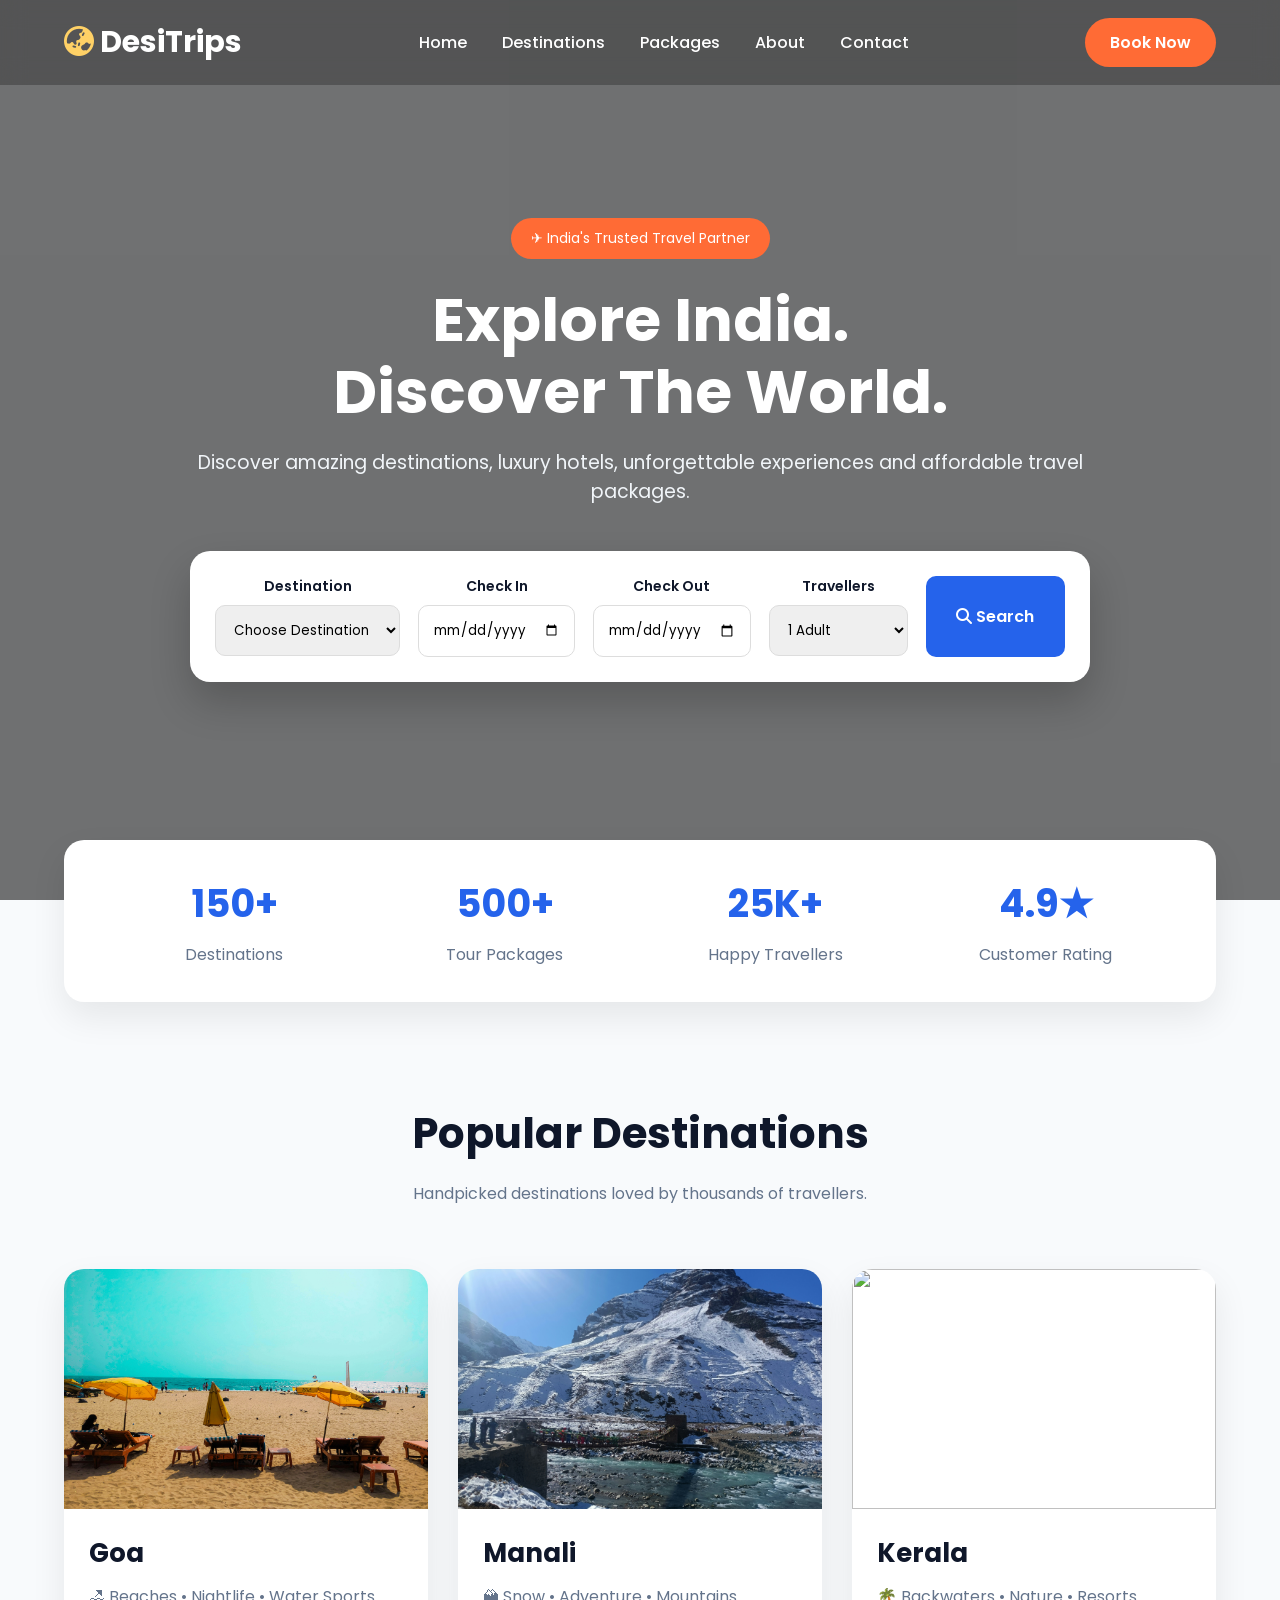
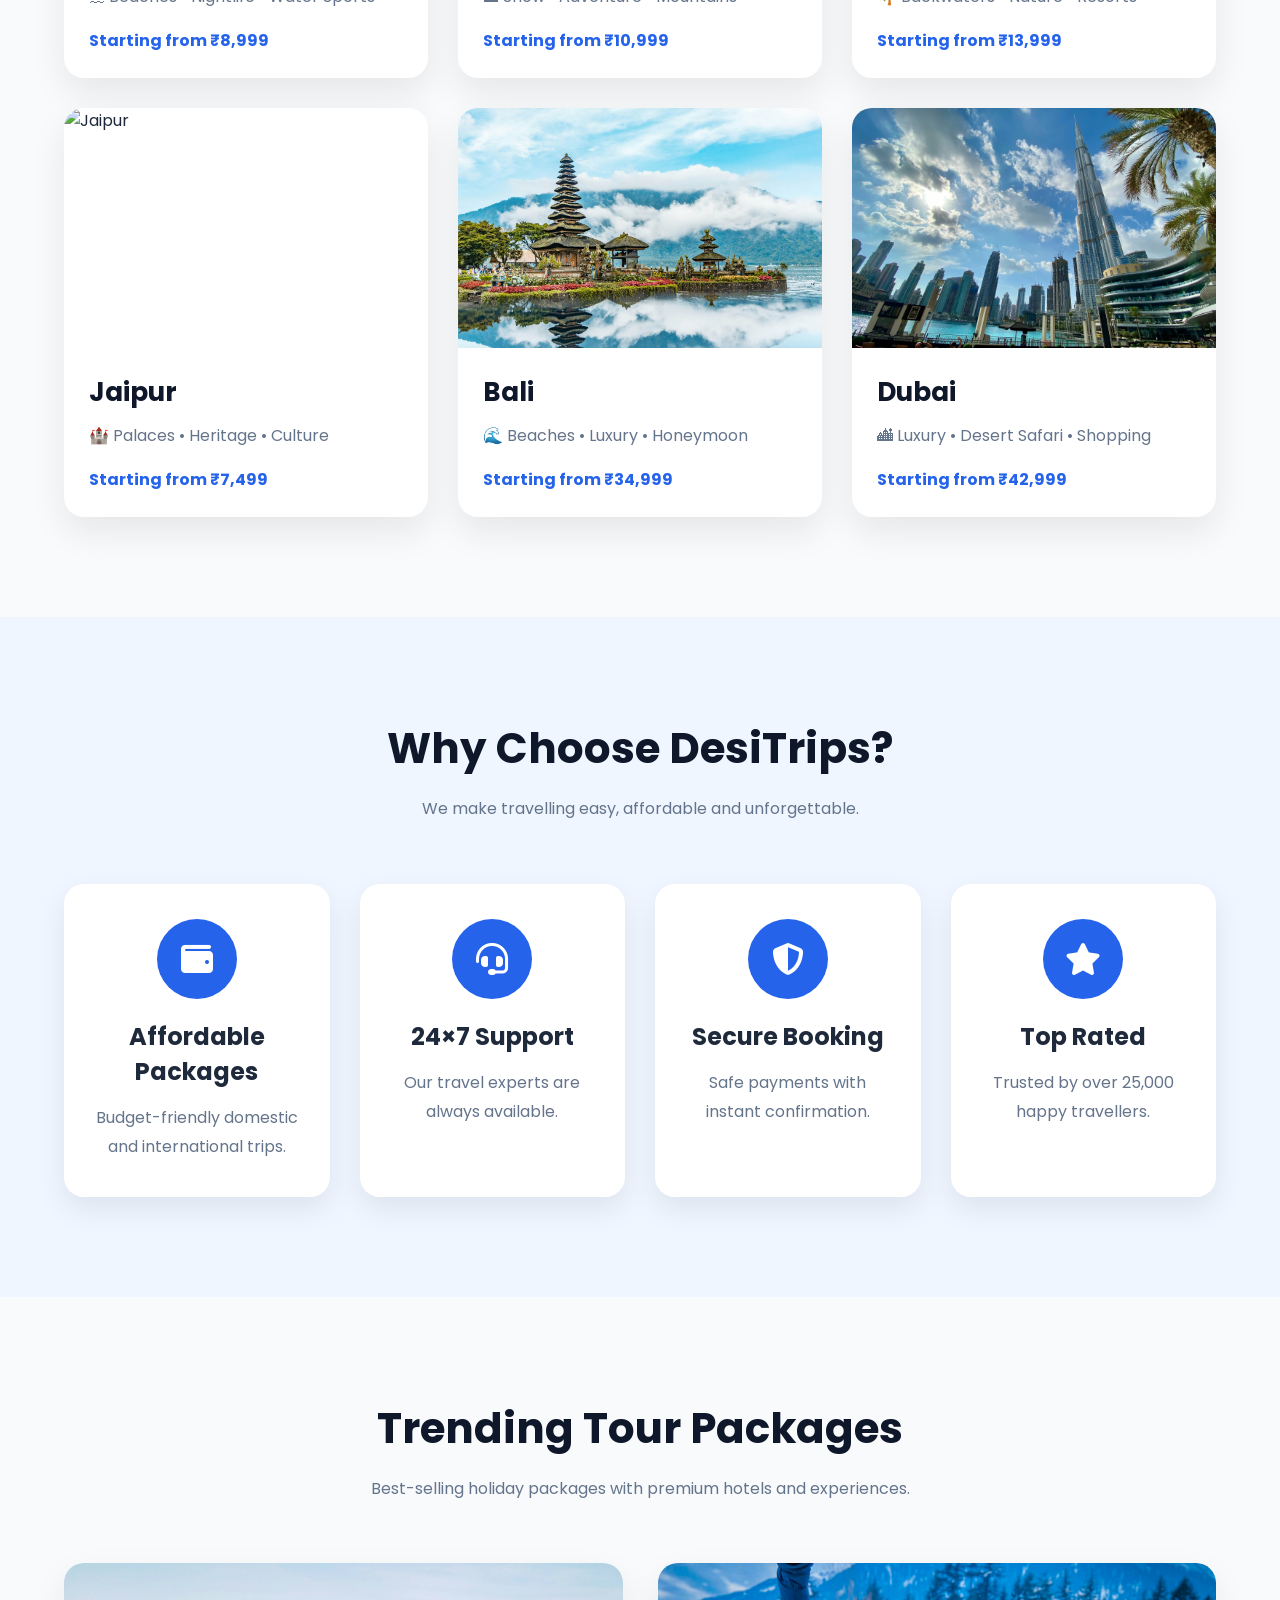
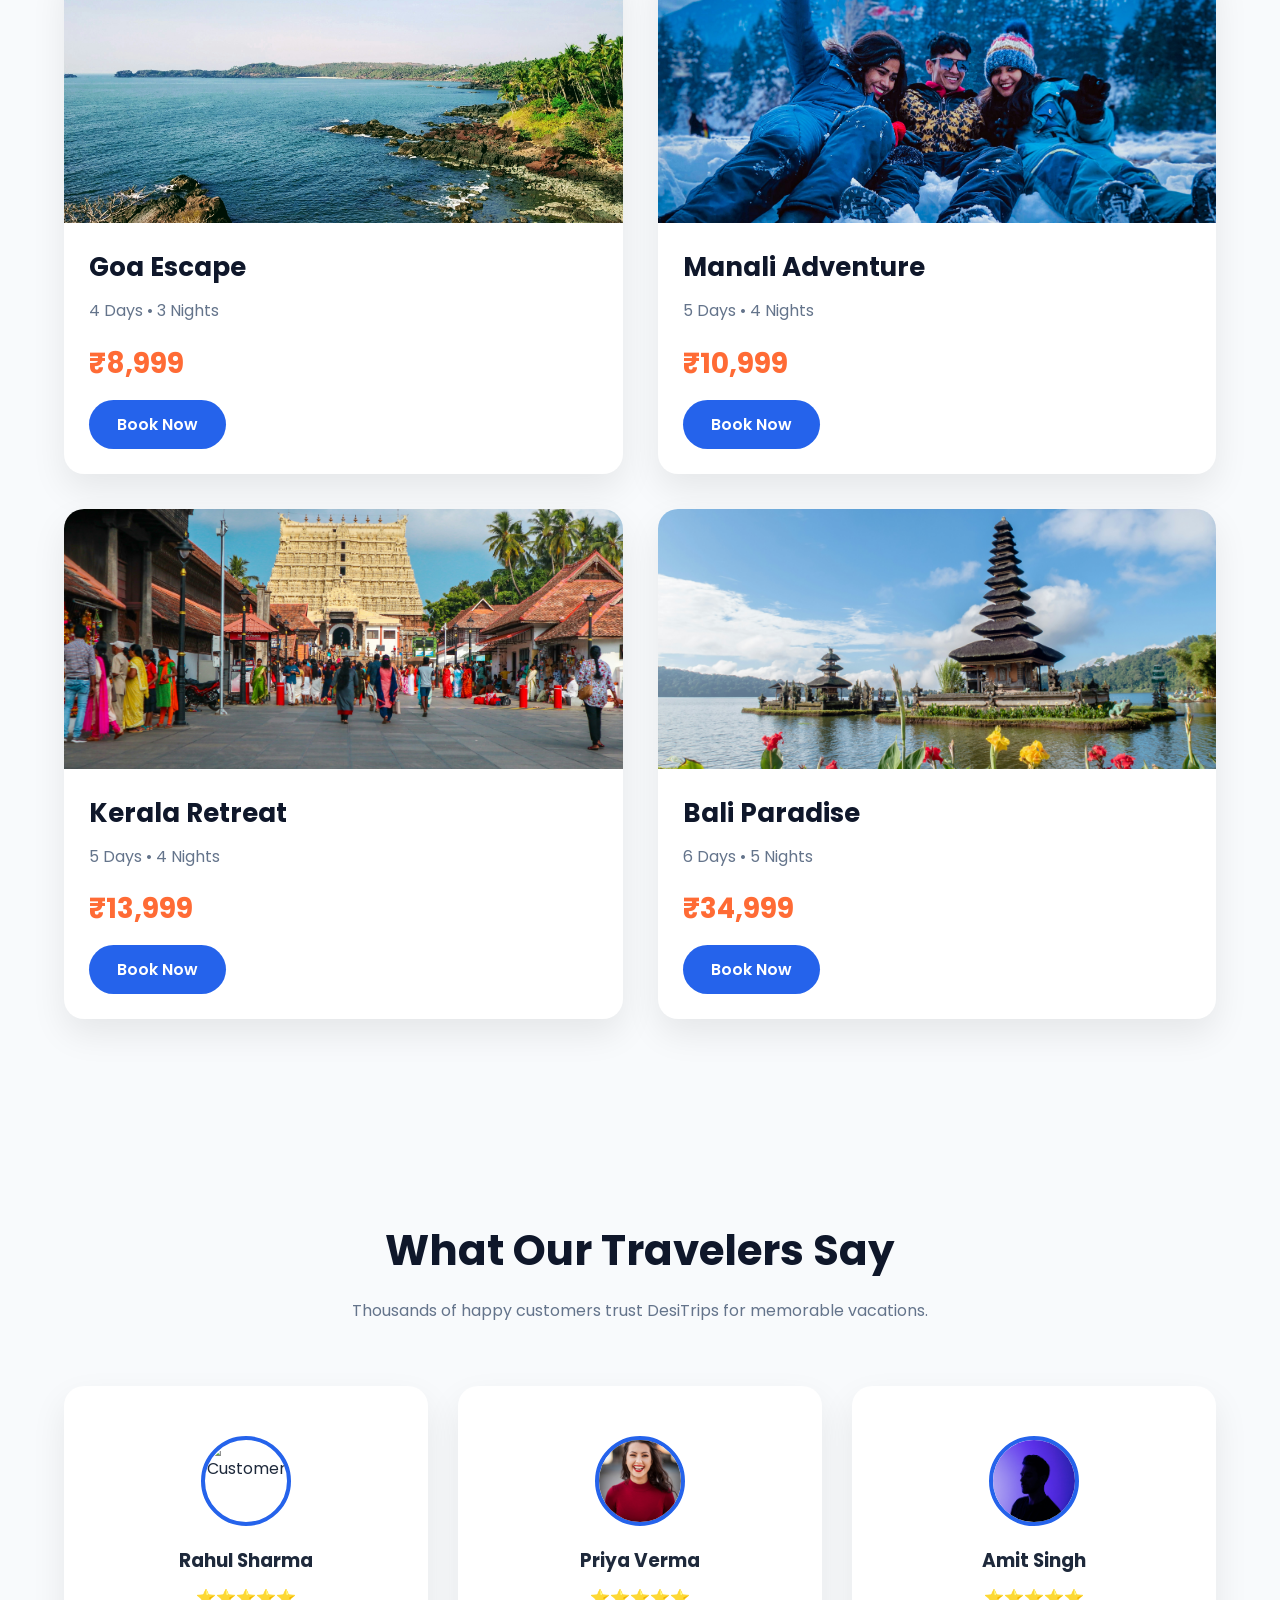
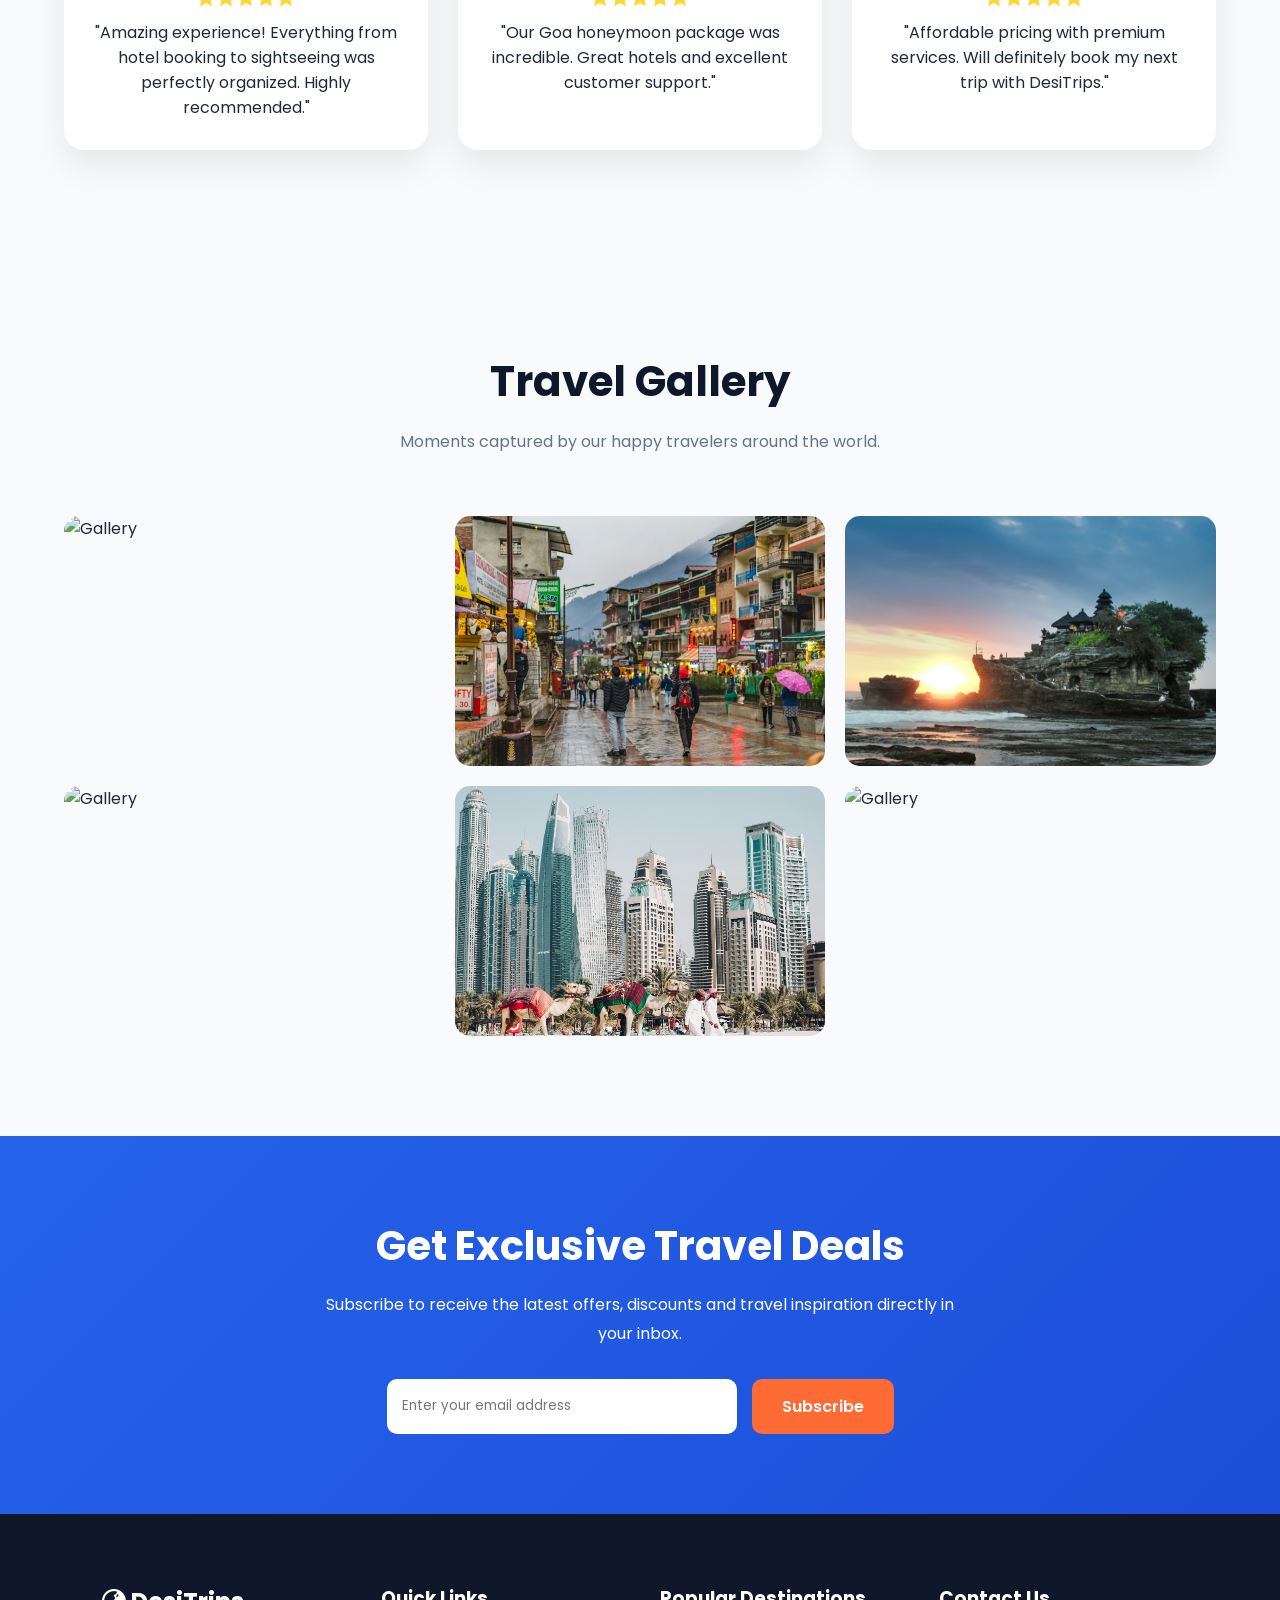
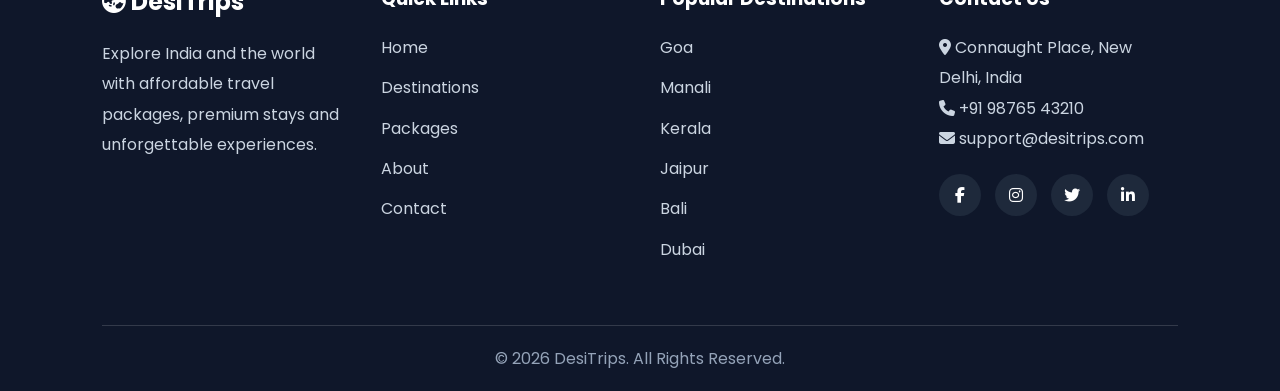
==== index.html @ 3aff6787 "Added DesiTrips travel website project" ====
<!DOCTYPE html>
<html lang="en">

<head>
    <meta charset="UTF-8">
    <meta name="viewport" content="width=device-width, initial-scale=1.0">

    <title>DesiTrips | Explore India & The World</title>

    <!-- Google Font -->
    <link href="https://fonts.googleapis.com/css2?family=Poppins:wght@300;400;500;600;700;800&display=swap" rel="stylesheet">

    <!-- Font Awesome -->
    <link rel="stylesheet"
        href="https://cdnjs.cloudflare.com/ajax/libs/font-awesome/6.7.2/css/all.min.css">

    <link rel="stylesheet" href="style.css">
</head>

<body>

    <!-- ================= NAVBAR ================= -->

    <header id="header">

        <nav class="navbar">

            <div class="logo">
                <i class="fa-solid fa-earth-asia"></i>
                <span>DesiTrips</span>
            </div>

            <ul>

                <li><a href="#">Home</a></li>

                <li><a href="#destinations">Destinations</a></li>

                <li><a href="#packages">Packages</a></li>

                <li><a href="#about">About</a></li>

                <li><a href="#contact">Contact</a></li>

            </ul>

            <a href="#" class="book-btn">

                Book Now

            </a>

        </nav>

    </header>

    <!-- ================= HERO ================= -->

    <section class="hero">

        <div class="overlay"></div>

        <div class="hero-content">

            <span class="tag">

                ✈ India's Trusted Travel Partner

            </span>

            <h1>

                Explore India.

                <br>

                Discover The World.

            </h1>

            <p>

                Discover amazing destinations, luxury hotels,
                unforgettable experiences and affordable travel packages.

            </p>

            <!-- Search Box -->

            <div class="search-box">

                <div class="field">

                    <label>

                        Destination

                    </label>

                    <select id="destination">

                        <option value="">Choose Destination</option>

                        <option>Goa</option>

                        <option>Manali</option>

                        <option>Jaipur</option>

                        <option>Kerala</option>

                        <option>Bali</option>

                        <option>Dubai</option>

                    </select>

                </div>

                <div class="field">

                    <label>

                        Check In

                    </label>

                    <input type="date" id="checkin">

                </div>

                <div class="field">

                    <label>

                        Check Out

                    </label>

                    <input type="date" id="checkout">

                </div>

                <div class="field">

                    <label>

                        Travellers

                    </label>

                    <select id="travellers">

                        <option>1 Adult</option>

                        <option>2 Adults</option>

                        <option>3 Adults</option>

                        <option>Family</option>

                    </select>

                </div>

                <button onclick="searchTrip()">

                    <i class="fa-solid fa-magnifying-glass"></i>

                    Search

                </button>

            </div>

        </div>

    </section>

    <!-- ================= STATS ================= -->

    <section class="stats">

        <div class="stat">

            <h2>150+</h2>

            <p>Destinations</p>

        </div>

        <div class="stat">

            <h2>500+</h2>

            <p>Tour Packages</p>

        </div>

        <div class="stat">

            <h2>25K+</h2>

            <p>Happy Travellers</p>

        </div>

        <div class="stat">

            <h2>4.9★</h2>

            <p>Customer Rating</p>

        </div>

    </section>

    <!-- ================= DESTINATIONS ================= -->

    <section class="destinations" id="destinations">

        <div class="section-title">

            <h2>

                Popular Destinations

            </h2>

            <p>

                Handpicked destinations loved by thousands of travellers.

            </p>

        </div>

        <div class="cards">

            <!-- Goa -->

            <div class="card">

                <img src="images/goa.jpg">

                <div class="card-content">

                    <h3>Goa</h3>

                    <p>🏖 Beaches • Nightlife • Water Sports</p>

                    <span>Starting from ₹8,999</span>

                </div>

            </div>

            <!-- Manali -->

            <div class="card">

                <img src="images/manali.jpg">

                <div class="card-content">

                    <h3>Manali</h3>

                    <p>🏔 Snow • Adventure • Mountains</p>

                    <span>Starting from ₹10,999</span>

                </div>

            </div>

            <!-- Kerala -->

            <div class="card">

                <img src="images/kerala.jpg">

                <div class="card-content">

                    <h3>Kerala</h3>

                    <p>🌴 Backwaters • Nature • Resorts</p>

                    <span>Starting from ₹13,999</span>

                </div>

            </div>

                        <!-- Jaipur -->

            <div class="card">

                <img src="images/jaipur.jpg" alt="Jaipur">

                <div class="card-content">

                    <h3>Jaipur</h3>

                    <p>🏰 Palaces • Heritage • Culture</p>

                    <span>Starting from ₹7,499</span>

                </div>

            </div>

            <!-- Bali -->

            <div class="card">

                <img src="images/bali.jpg" alt="Bali">

                <div class="card-content">

                    <h3>Bali</h3>

                    <p>🌊 Beaches • Luxury • Honeymoon</p>

                    <span>Starting from ₹34,999</span>

                </div>

            </div>

            <!-- Dubai -->

            <div class="card">

                <img src="images/dubai.jpg" alt="Dubai">

                <div class="card-content">

                    <h3>Dubai</h3>

                    <p>🏙 Luxury • Desert Safari • Shopping</p>

                    <span>Starting from ₹42,999</span>

                </div>

            </div>

        </div>

    </section>

    <!-- ================= WHY CHOOSE US ================= -->

    <section class="why-us" id="about">

        <div class="section-title">

            <h2>Why Choose DesiTrips?</h2>

            <p>

                We make travelling easy, affordable and unforgettable.

            </p>

        </div>

        <div class="features">

            <div class="feature">

                <i class="fa-solid fa-wallet"></i>

                <h3>Affordable Packages</h3>

                <p>

                    Budget-friendly domestic and international trips.

                </p>

            </div>

            <div class="feature">

                <i class="fa-solid fa-headset"></i>

                <h3>24×7 Support</h3>

                <p>

                    Our travel experts are always available.

                </p>

            </div>

            <div class="feature">

                <i class="fa-solid fa-shield-halved"></i>

                <h3>Secure Booking</h3>

                <p>

                    Safe payments with instant confirmation.

                </p>

            </div>

            <div class="feature">

                <i class="fa-solid fa-star"></i>

                <h3>Top Rated</h3>

                <p>

                    Trusted by over 25,000 happy travellers.

                </p>

            </div>

        </div>

    </section>

    <!-- ================= TOUR PACKAGES ================= -->

    <section class="packages" id="packages">

        <div class="section-title">

            <h2>Trending Tour Packages</h2>

            <p>

                Best-selling holiday packages with premium hotels and experiences.

            </p>

        </div>

        <div class="cards">

            <!-- Package 1 -->

            <div class="card">

                <img src="images/goa-package.jpg" alt="Goa Package">

                <div class="card-content">

                    <h3>Goa Escape</h3>

                    <p>4 Days • 3 Nights</p>

                    <h4>₹8,999</h4>

                    <a href="#" class="btn">

                        Book Now

                    </a>

                </div>

            </div>

            <!-- Package 2 -->

            <div class="card">

                <img src="images/manali-package.jpg" alt="Manali Package">

                <div class="card-content">

                    <h3>Manali Adventure</h3>

                    <p>5 Days • 4 Nights</p>

                    <h4>₹10,999</h4>

                    <a href="#" class="btn">

                        Book Now

                    </a>

                </div>

            </div>

            <!-- Package 3 -->

            <div class="card">

                <img src="images/kerala-package.jpg" alt="Kerala Package">

                <div class="card-content">

                    <h3>Kerala Retreat</h3>

                    <p>5 Days • 4 Nights</p>

                    <h4>₹13,999</h4>

                    <a href="#" class="btn">

                        Book Now

                    </a>

                </div>

            </div>

            <!-- Package 4 -->

            <div class="card">

                <img src="images/bali-package.jpg" alt="Bali Package">

                <div class="card-content">

                    <h3>Bali Paradise</h3>

                    <p>6 Days • 5 Nights</p>

                    <h4>₹34,999</h4>

                    <a href="#" class="btn">

                        Book Now

                    </a>

                </div>

            </div>

        </div>

    </section>

        <!-- ================= TESTIMONIALS ================= -->

    <section class="testimonials">

        <div class="section-title">

            <h2>What Our Travelers Say</h2>

            <p>
                Thousands of happy customers trust DesiTrips for memorable vacations.
            </p>

        </div>

        <div class="cards">

            <div class="card">

                <img src="images/user1.jpg" alt="Customer">

                <h3>Rahul Sharma</h3>

                <h4>⭐⭐⭐⭐⭐</h4>

                <p>
                    "Amazing experience! Everything from hotel booking to sightseeing
                    was perfectly organized. Highly recommended."
                </p>

            </div>

            <div class="card">

                <img src="images/user2.jpg" alt="Customer">

                <h3>Priya Verma</h3>

                <h4>⭐⭐⭐⭐⭐</h4>

                <p>
                    "Our Goa honeymoon package was incredible.
                    Great hotels and excellent customer support."
                </p>

            </div>

            <div class="card">

                <img src="images/user3.jpg" alt="Customer">

                <h3>Amit Singh</h3>

                <h4>⭐⭐⭐⭐⭐</h4>

                <p>
                    "Affordable pricing with premium services.
                    Will definitely book my next trip with DesiTrips."
                </p>

            </div>

        </div>

    </section>

    <!-- ================= TRAVEL GALLERY ================= -->

    <section class="gallery">

        <div class="section-title">

            <h2>Travel Gallery</h2>

            <p>
                Moments captured by our happy travelers around the world.
            </p>

        </div>

        <div class="gallery-grid">

            <img src="images/gallery1.jpg" alt="Gallery">

            <img src="images/gallery2.jpg" alt="Gallery">

            <img src="images/gallery3.jpg" alt="Gallery">

            <img src="images/gallery4.jpg" alt="Gallery">

            <img src="images/gallery5.jpg" alt="Gallery">

            <img src="images/gallery6.jpg" alt="Gallery">

        </div>

    </section>

    <!-- ================= NEWSLETTER ================= -->

    <section class="newsletter">

        <div class="newsletter-content">

            <h2>

                Get Exclusive Travel Deals

            </h2>

            <p>

                Subscribe to receive the latest offers,
                discounts and travel inspiration directly
                in your inbox.

            </p>

            <form>

                <input
                    type="email"
                    placeholder="Enter your email address"
                >

                <button type="submit">

                    Subscribe

                </button>

            </form>

        </div>

    </section>

        <!-- ================= FOOTER ================= -->

    <footer id="contact">

        <div class="footer-container">

            <div class="footer-box">

                <h2>
                    <i class="fa-solid fa-earth-asia"></i>
                    DesiTrips
                </h2>

                <p>
                    Explore India and the world with affordable travel packages,
                    premium stays and unforgettable experiences.
                </p>

            </div>

            <div class="footer-box">

                <h3>Quick Links</h3>

                <ul>

                    <li><a href="#">Home</a></li>

                    <li><a href="#destinations">Destinations</a></li>

                    <li><a href="#packages">Packages</a></li>

                    <li><a href="#about">About</a></li>

                    <li><a href="#contact">Contact</a></li>

                </ul>

            </div>

            <div class="footer-box">

                <h3>Popular Destinations</h3>

                <ul>

                    <li>Goa</li>

                    <li>Manali</li>

                    <li>Kerala</li>

                    <li>Jaipur</li>

                    <li>Bali</li>

                    <li>Dubai</li>

                </ul>

            </div>

            <div class="footer-box">

                <h3>Contact Us</h3>

                <p>

                    <i class="fa-solid fa-location-dot"></i>

                    Connaught Place, New Delhi, India

                </p>

                <p>

                    <i class="fa-solid fa-phone"></i>

                    +91 98765 43210

                </p>

                <p>

                    <i class="fa-solid fa-envelope"></i>

                    support@desitrips.com

                </p>

                <div class="social-icons">

                    <a href="#"><i class="fab fa-facebook-f"></i></a>

                    <a href="#"><i class="fab fa-instagram"></i></a>

                    <a href="#"><i class="fab fa-twitter"></i></a>

                    <a href="#"><i class="fab fa-linkedin-in"></i></a>

                </div>

            </div>

        </div>

        <div class="copyright">

            <p>

                © 2026 DesiTrips. All Rights Reserved.

            </p>

        </div>

    </footer>

    <!-- ================= JAVASCRIPT ================= -->

    <script src="script.js"></script>

</body>

</html>
---- style.css ----
/* ==========================
   GOOGLE FONT
========================== */

@import url('https://fonts.googleapis.com/css2?family=Poppins:wght@300;400;500;600;700;800&display=swap');

/* ==========================
   RESET
========================== */

*{
    margin:0;
    padding:0;
    box-sizing:border-box;
    font-family:'Poppins',sans-serif;
    scroll-behavior:smooth;
}

body{
    background:#F8FAFC;
    color:#1E293B;
    overflow-x:hidden;
}

img{
    width:100%;
    display:block;
}

a{
    text-decoration:none;
}

ul{
    list-style:none;
}

/* ==========================
   NAVBAR
========================== */

header{
    width:100%;
    position:fixed;
    top:0;
    left:0;
    z-index:999;
    background:rgba(0,0,0,.25);
    backdrop-filter:blur(12px);
}

.navbar{

    width:90%;
    margin:auto;

    display:flex;

    justify-content:space-between;

    align-items:center;

    padding:18px 0;

}

.logo{

    color:white;

    font-size:30px;

    font-weight:700;

}

.logo i{

    color:#FFD166;

}

.navbar ul{

    display:flex;

    gap:35px;

}

.navbar ul a{

    color:white;

    font-weight:500;

    transition:.3s;

}

.navbar ul a:hover{

    color:#FFD166;

}

.book-btn{

    background:#FF6B35;

    color:white;

    padding:12px 25px;

    border-radius:40px;

    font-weight:600;

    transition:.3s;

}

.book-btn:hover{

    background:#E85D04;

}

/* ==========================
   HERO
========================== */

.hero{

    min-height:100vh;

    background:url("images/hero.jpg") center/cover no-repeat;

    position:relative;

    display:flex;

    align-items:center;

    justify-content:center;

    text-align:center;

    padding:120px 10%;

}

.overlay{

    position:absolute;

    inset:0;

    background:rgba(0,0,0,.55);

}

.hero-content{

    position:relative;

    z-index:2;

    max-width:900px;

    color:white;

}

.tag{

    display:inline-block;

    background:#FF6B35;

    padding:10px 20px;

    border-radius:30px;

    margin-bottom:25px;

    font-size:14px;

}

.hero h1{

    font-size:60px;

    line-height:1.2;

    margin-bottom:20px;

}

.hero p{

    font-size:19px;

    color:#F1F5F9;

    margin-bottom:45px;

}

/* ==========================
   SEARCH BOX
========================== */

.search-box{

    background:white;

    border-radius:20px;

    padding:25px;

    display:grid;

    grid-template-columns:repeat(5,1fr);

    gap:18px;

    box-shadow:0 20px 40px rgba(0,0,0,.2);

}

.field{

    display:flex;

    flex-direction:column;

}

.field label{

    color:#0F172A;

    font-size:14px;

    font-weight:600;

    margin-bottom:8px;

}

.field input,

.field select{

    padding:14px;

    border:1px solid #ddd;

    border-radius:10px;

    outline:none;

}

.search-box button{

    border:none;

    background:#2563EB;

    color:white;

    border-radius:10px;

    cursor:pointer;

    font-size:16px;

    font-weight:600;

    transition:.3s;

}

.search-box button:hover{

    background:#1D4ED8;

}

/* ==========================
   STATS
========================== */

.stats{

    width:90%;

    margin:-60px auto 80px;

    background:white;

    border-radius:20px;

    display:grid;

    grid-template-columns:repeat(4,1fr);

    text-align:center;

    padding:35px;

    box-shadow:0 15px 35px rgba(0,0,0,.08);

    position:relative;

    z-index:5;

}

.stat h2{

    color:#2563EB;

    font-size:38px;

}

.stat p{

    color:#64748B;

    margin-top:10px;

}


/* ==========================
   COMMON SECTION TITLE
========================== */

.section-title{
    text-align:center;
    margin-bottom:60px;
}

.section-title h2{
    font-size:42px;
    color:#0F172A;
    margin-bottom:15px;
}

.section-title p{
    color:#64748B;
    max-width:700px;
    margin:auto;
    line-height:1.8;
}

/* ==========================
   DESTINATIONS
========================== */

.destinations{
    width:90%;
    margin:100px auto;
}

.cards{
    display:grid;
    grid-template-columns:repeat(3,1fr);
    gap:30px;
}

.card{
    background:#fff;
    border-radius:20px;
    overflow:hidden;
    box-shadow:0 15px 35px rgba(0,0,0,.08);
    transition:.4s;
}

.card:hover{
    transform:translateY(-10px);
    box-shadow:0 20px 45px rgba(0,0,0,.15);
}

.card img{
    height:240px;
    object-fit:cover;
    transition:.5s;
}

.card:hover img{
    transform:scale(1.08);
}

.card-content{
    padding:25px;
}

.card-content h3{
    font-size:26px;
    margin-bottom:10px;
    color:#0F172A;
}

.card-content p{
    color:#64748B;
    line-height:1.7;
    margin-bottom:18px;
}

.card-content span{
    color:#2563EB;
    font-weight:700;
}

/* ==========================
   WHY CHOOSE US
========================== */

.why-us{
    background:#EFF6FF;
    padding:100px 5%;
}

.features{
    display:grid;
    grid-template-columns:repeat(4,1fr);
    gap:30px;
}

.feature{
    background:#fff;
    padding:35px 25px;
    text-align:center;
    border-radius:20px;
    transition:.4s;
    box-shadow:0 12px 30px rgba(0,0,0,.08);
}

.feature:hover{
    transform:translateY(-10px);
}

.feature i{
    width:80px;
    height:80px;
    line-height:80px;
    border-radius:50%;
    background:#2563EB;
    color:#fff;
    font-size:32px;
    margin-bottom:20px;
}

.feature h3{
    margin-bottom:15px;
    font-size:24px;
}

.feature p{
    color:#64748B;
    line-height:1.8;
}

/* ==========================
   TOUR PACKAGES
========================== */

.packages{
    width:90%;
    margin:100px auto;
}

.packages .cards{
    display:grid;
    grid-template-columns:repeat(2,1fr);
    gap:35px;
}

.packages .card img{
    height:260px;
}

.packages .card-content h4{
    color:#FF6B35;
    font-size:28px;
    margin:15px 0;
}

.btn{
    display:inline-block;
    background:#2563EB;
    color:#fff;
    padding:12px 28px;
    border-radius:30px;
    transition:.3s;
    font-weight:600;
}

.btn:hover{
    background:#1D4ED8;
}

/* ==========================
   TESTIMONIALS
========================== */

.testimonials{
    padding:100px 5%;
    background:#F8FAFC;
}

.testimonials .cards{
    display:grid;
    grid-template-columns:repeat(3,1fr);
    gap:30px;
}

.testimonials .card{
    text-align:center;
    padding:30px;
}

.testimonials .card img{
    width:90px;
    height:90px;
    border-radius:50%;
    margin:20px auto;
    object-fit:cover;
    border:4px solid #2563EB;
}

.testimonials h4{
    color:#FFD700;
    margin:10px 0;
}

/* ==========================
   GALLERY
========================== */

.gallery{
    width:90%;
    margin:100px auto;
}

.gallery-grid{
    display:grid;
    grid-template-columns:repeat(3,1fr);
    gap:20px;
}

.gallery-grid img{
    height:250px;
    object-fit:cover;
    border-radius:15px;
    transition:.4s;
    cursor:pointer;
}

.gallery-grid img:hover{
    transform:scale(1.05);
}

/* ==========================
   NEWSLETTER
========================== */

.newsletter{
    background:linear-gradient(135deg,#2563EB,#1D4ED8);
    color:#fff;
    padding:80px 10%;
    text-align:center;
}

.newsletter h2{
    font-size:40px;
    margin-bottom:15px;
}

.newsletter p{
    max-width:650px;
    margin:0 auto 30px;
    line-height:1.8;
}

.newsletter form{
    display:flex;
    justify-content:center;
    gap:15px;
    flex-wrap:wrap;
}

.newsletter input{
    width:350px;
    max-width:100%;
    padding:15px;
    border:none;
    border-radius:10px;
    outline:none;
}

.newsletter button{
    padding:15px 30px;
    border:none;
    border-radius:10px;
    background:#FF6B35;
    color:#fff;
    cursor:pointer;
    font-size:16px;
    font-weight:600;
    transition:.3s;
}

.newsletter button:hover{
    background:#E85D04;
}

/* ==========================
   FOOTER
========================== */

footer{
    background:#0F172A;
    color:#fff;
    padding:70px 8% 20px;
}

.footer-container{
    display:grid;
    grid-template-columns:repeat(4,1fr);
    gap:40px;
}

.footer-box h2,
.footer-box h3{
    margin-bottom:20px;
}

.footer-box p,
.footer-box li{
    color:#CBD5E1;
    line-height:1.9;
}

.footer-box ul li{
    margin-bottom:10px;
}

.footer-box a{
    color:#CBD5E1;
    transition:.3s;
}

.footer-box a:hover{
    color:#FFD166;
}

.social-icons{
    margin-top:20px;
}

.social-icons a{
    display:inline-flex;
    align-items:center;
    justify-content:center;
    width:42px;
    height:42px;
    border-radius:50%;
    background:#1E293B;
    margin-right:10px;
    color:#fff;
    transition:.3s;
}

.social-icons a:hover{
    background:#2563EB;
    transform:translateY(-4px);
}

.copyright{
    text-align:center;
    margin-top:50px;
    border-top:1px solid rgba(255,255,255,.15);
    padding-top:20px;
    color:#94A3B8;
}

/* ==========================
   RESPONSIVE
========================== */

@media(max-width:992px){

    .search-box{
        grid-template-columns:repeat(2,1fr);
    }

    .stats{
        grid-template-columns:repeat(2,1fr);
        gap:20px;
    }

    .cards,
    .packages .cards,
    .features,
    .gallery-grid,
    .footer-container,
    .testimonials .cards{
        grid-template-columns:repeat(2,1fr);
    }

}

@media(max-width:768px){

    .navbar{
        flex-direction:column;
        gap:20px;
    }

    .navbar ul{
        flex-wrap:wrap;
        justify-content:center;
        gap:15px;
    }

    .hero h1{
        font-size:38px;
    }

    .hero p{
        font-size:16px;
    }

    .search-box{
        grid-template-columns:1fr;
    }

    .stats{
        grid-template-columns:1fr;
    }

    .cards,
    .packages .cards,
    .features,
    .gallery-grid,
    .footer-container,
    .testimonials .cards{
        grid-template-columns:1fr;
    }

    .section-title h2{
        font-size:32px;
    }

    .newsletter h2{
        font-size:30px;
    }

    .newsletter form{
        flex-direction:column;
        align-items:center;
    }

    .newsletter input,
    .newsletter button{
        width:100%;
        max-width:400px;
    }

}
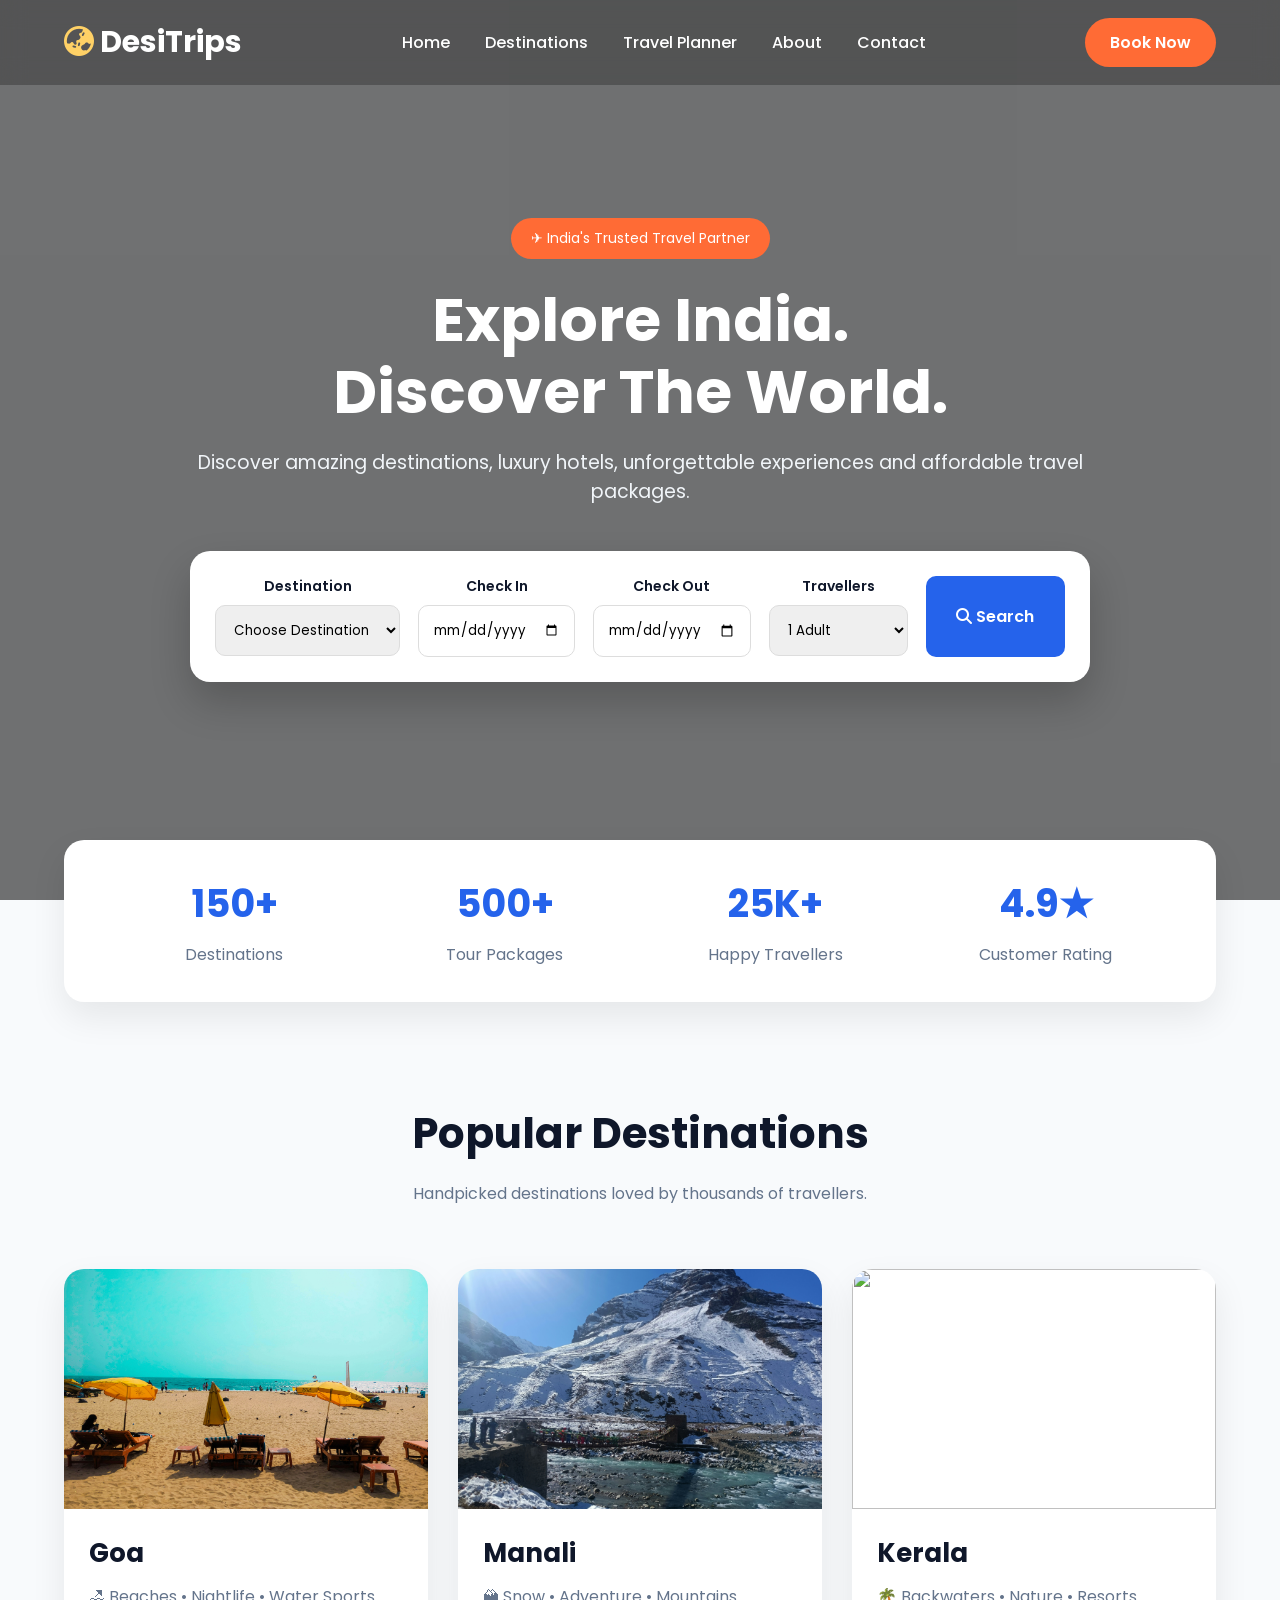
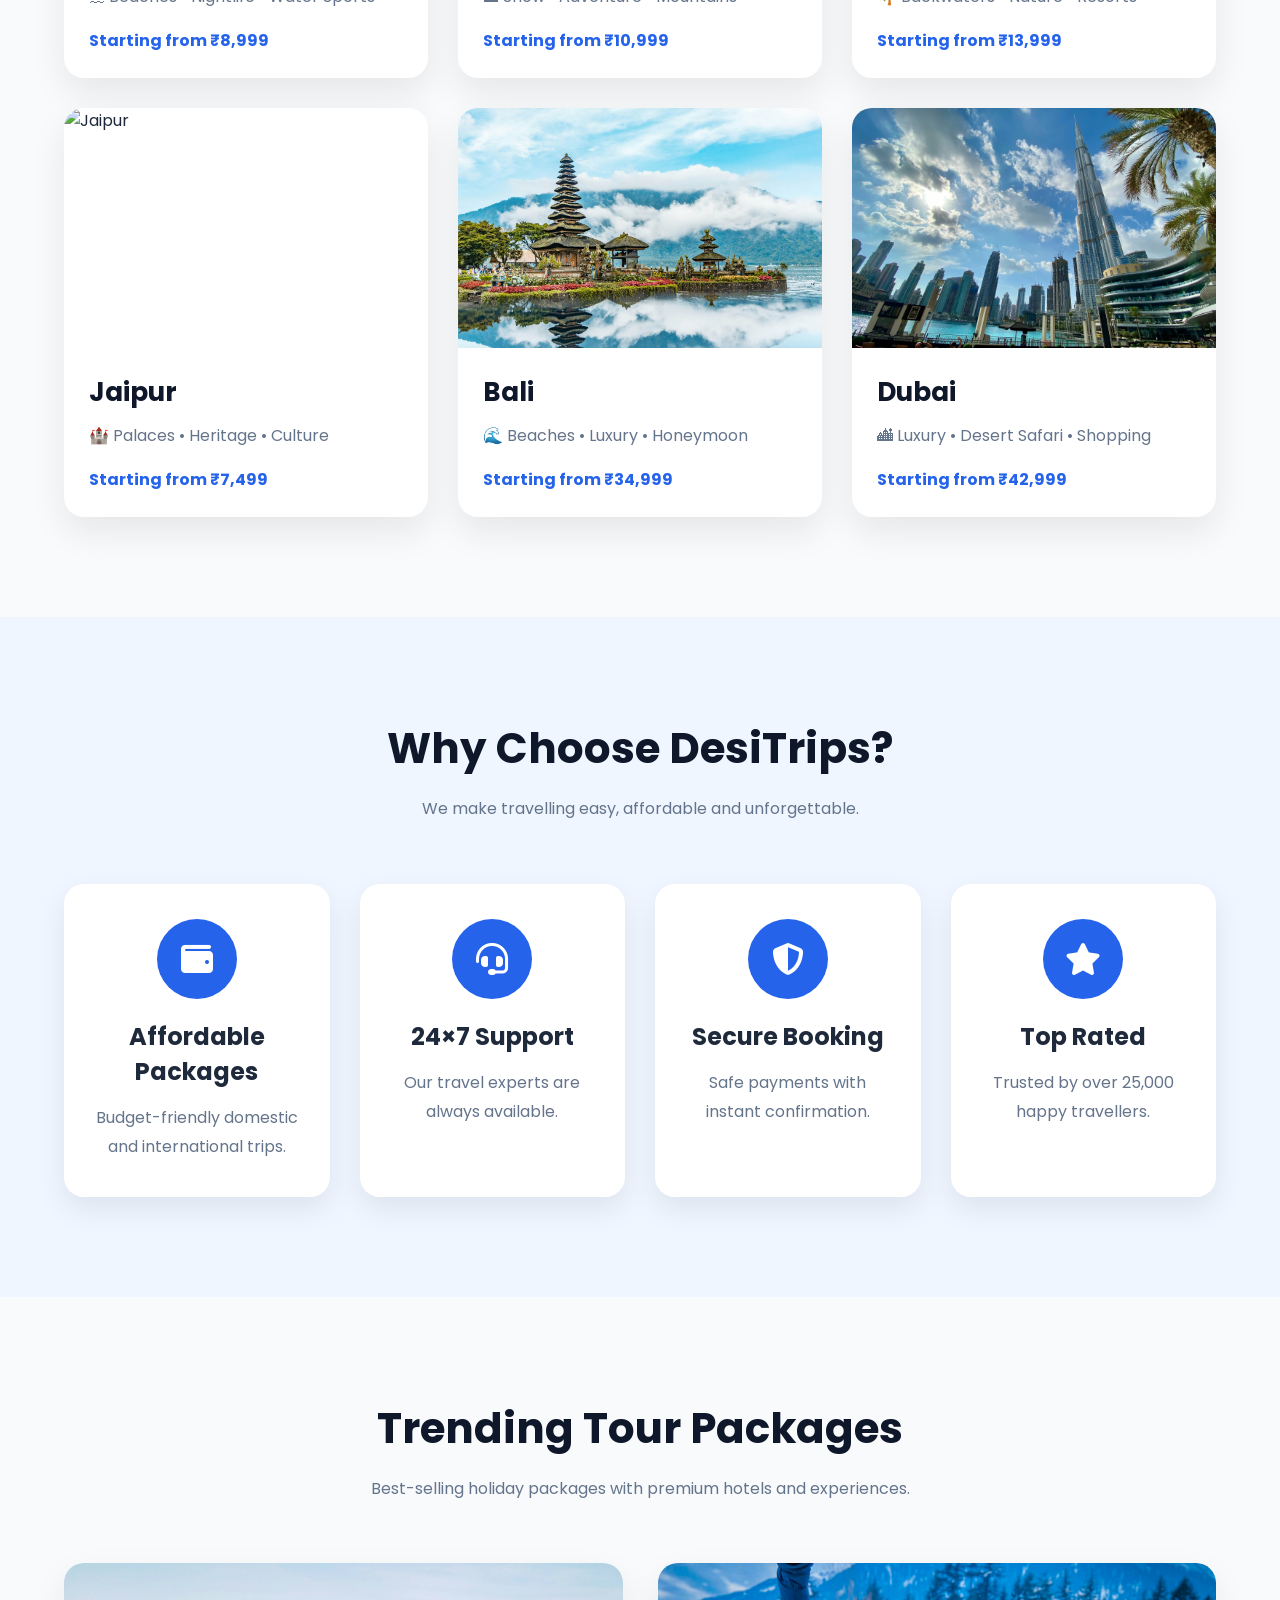
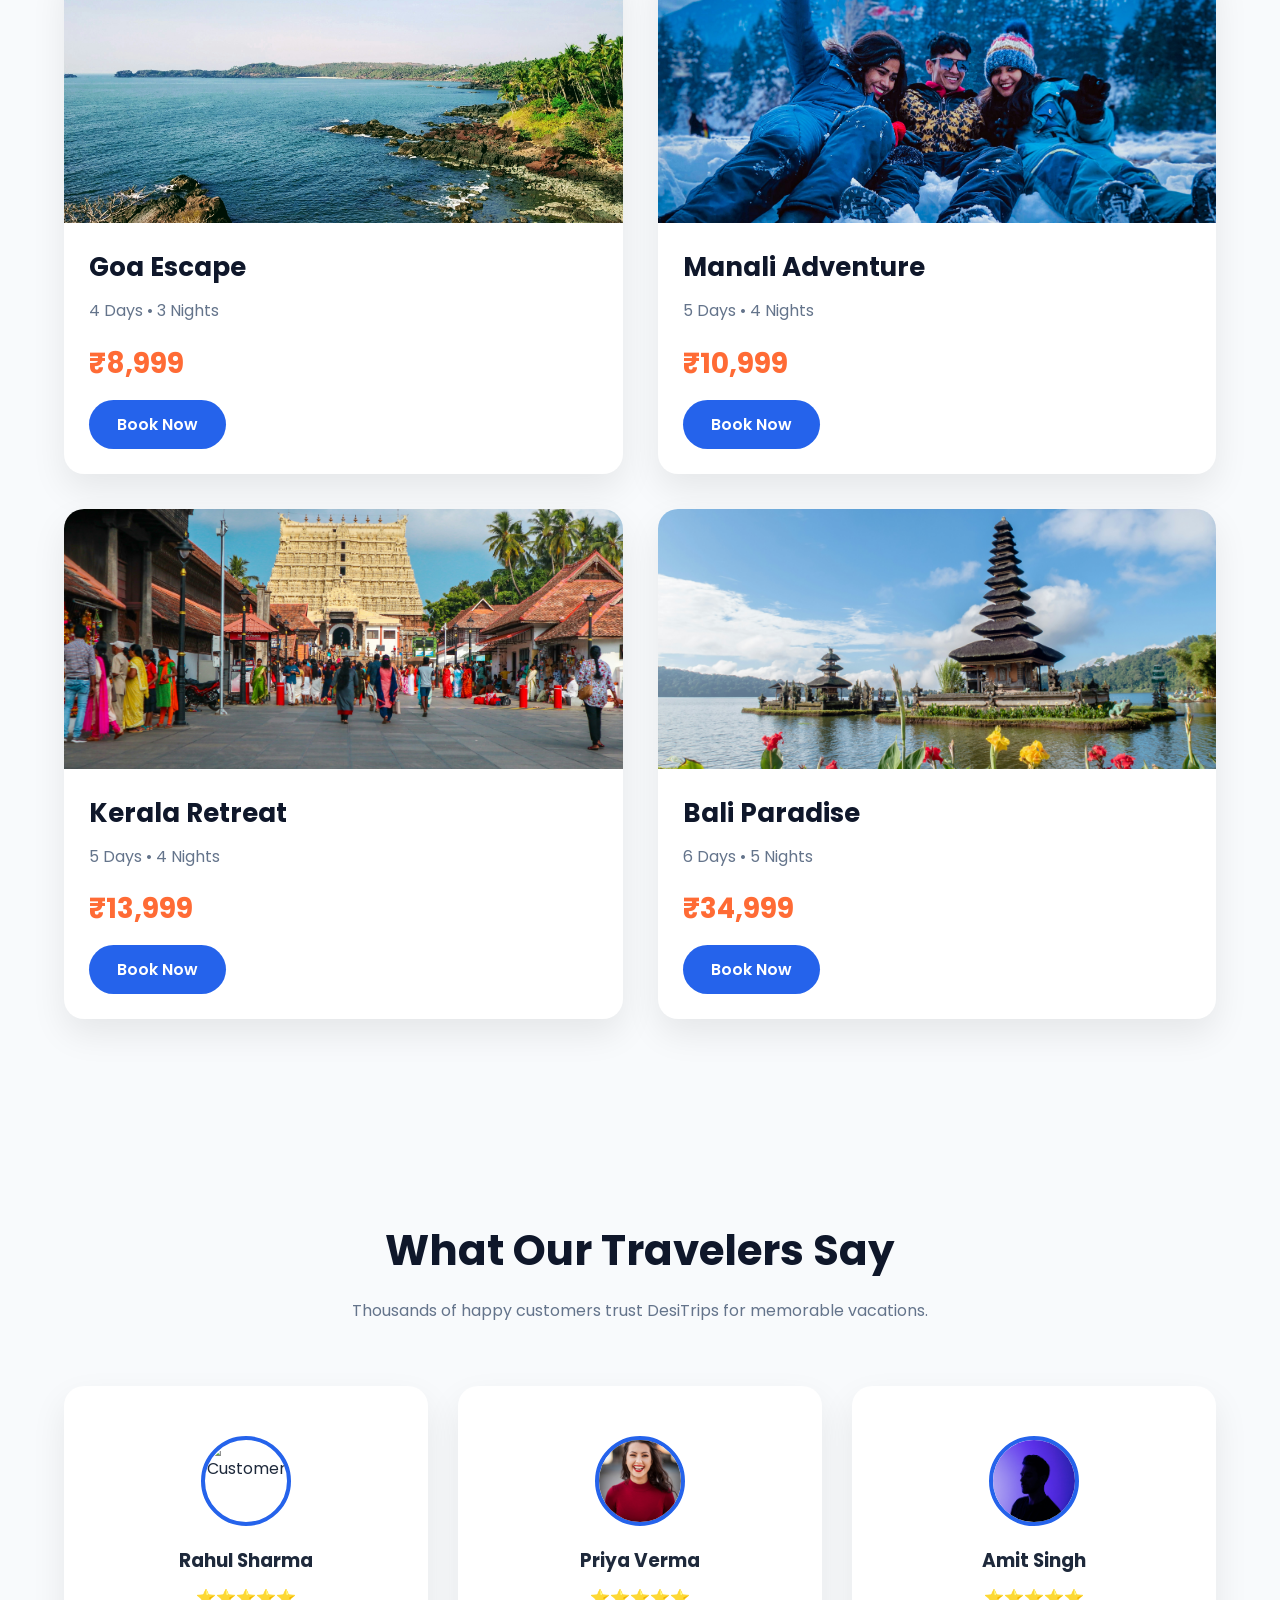
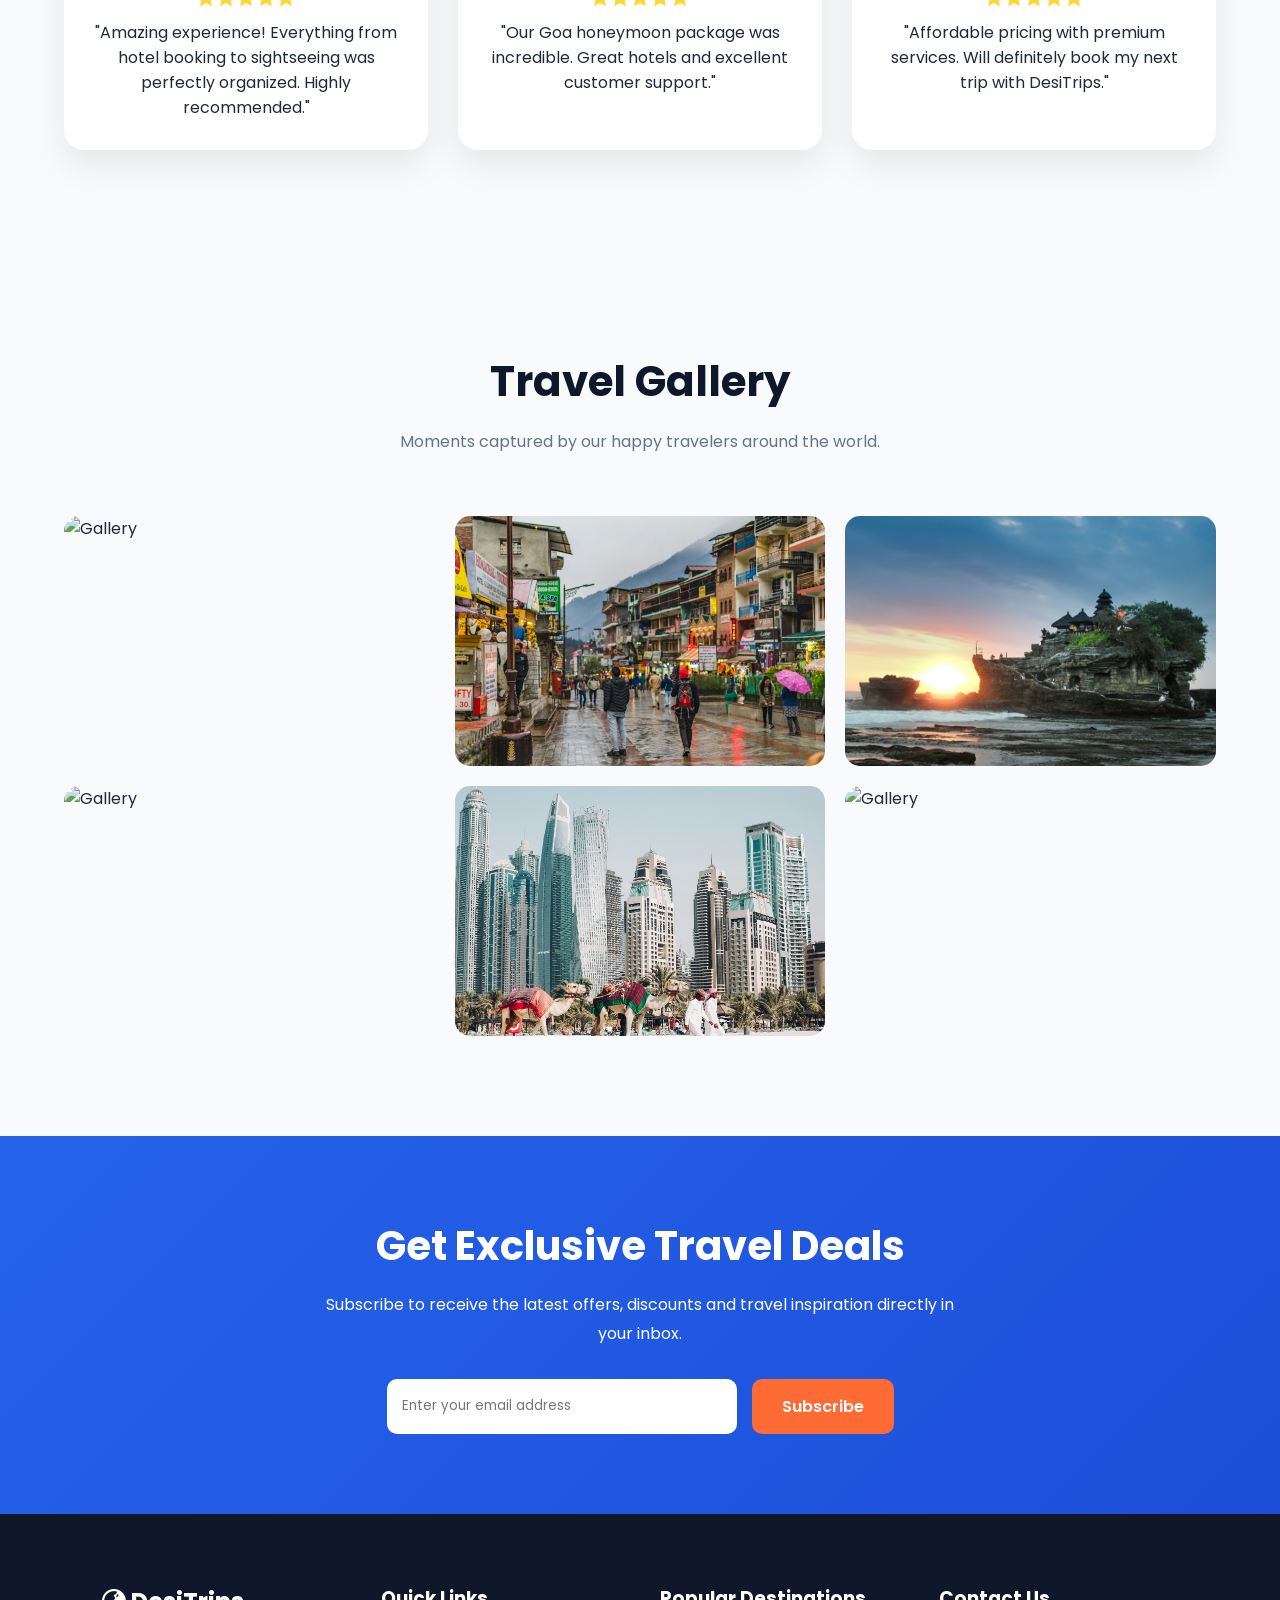
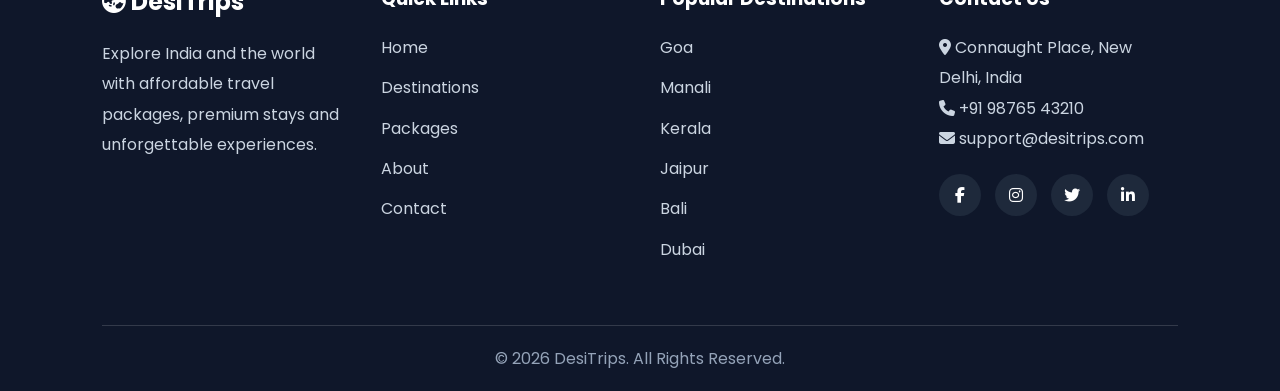
==== commit ddf028c4: "Task 2 Updated" ====
--- a/index.html
+++ b/index.html
@@ -36,11 +36,11 @@
 
                 <li><a href="#destinations">Destinations</a></li>
 
-                <li><a href="#packages">Packages</a></li>
+                <li><a href="planner.html">Travel Planner</a></li>
 
                 <li><a href="#about">About</a></li>
 
-                <li><a href="#contact">Contact</a></li>
+                <li><a href="contact.html">Contact</a></li>
 
             </ul>
 
@@ -459,7 +459,7 @@
 
                     <h4>₹8,999</h4>
 
-                    <a href="#" class="btn">
+                    <a onclick="bookTrip('Goa Escape')" class="btn">
 
                         Book Now
 
